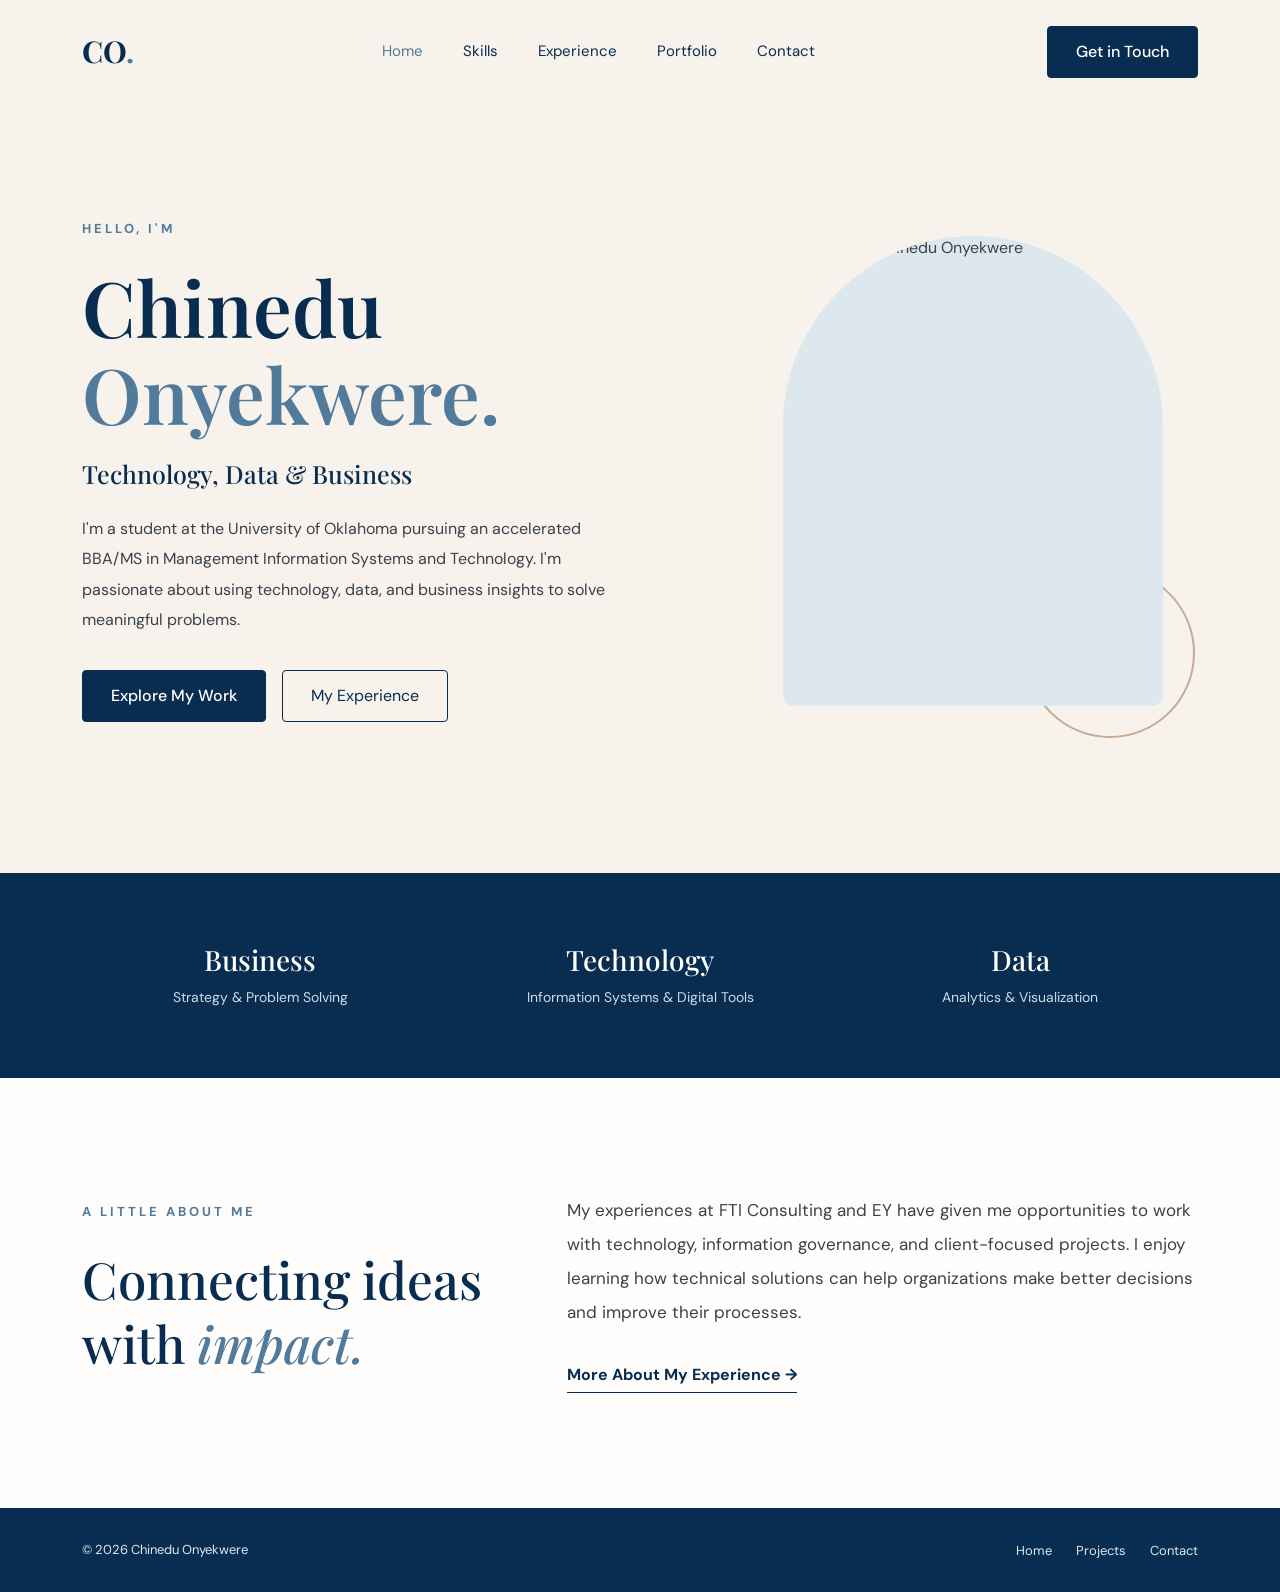
==== index.html @ cb66192f "Add files via upload" ====
﻿
<!DOCTYPE html>
<html lang="en">
<head>
    <meta charset="UTF-8">
    <meta name="viewport" content="width=device-width, initial-scale=1.0">
    <title>Chinedu Onyekwere | Portfolio</title>

    <!-- Bootstrap CSS -->
    <link href="https://cdn.jsdelivr.net/npm/bootstrap@5.3.3/dist/css/bootstrap.min.css" rel="stylesheet">

    <!-- Google Fonts -->
    <link href="https://fonts.googleapis.com/css2?family=DM+Sans:wght@400;500;600;700&family=Playfair+Display:wght@500;600;700&display=swap" rel="stylesheet">

    <!-- Custom CSS -->
    <link rel="stylesheet" href="css/style.css">
</head>

<body>

    <!-- Navigation -->
    <nav class="navbar navbar-expand-lg">
        <div class="container">

            <a class="navbar-brand" href="index.html">CO<span>.</span></a>

            <button class="navbar-toggler" type="button"
                    data-bs-toggle="collapse"
                    data-bs-target="#navbarMenu"
                    aria-controls="navbarMenu"
                    aria-expanded="false"
                    aria-label="Toggle navigation">
                <span class="navbar-toggler-icon"></span>
            </button>

            <div class="collapse navbar-collapse" id="navbarMenu">

                <ul class="navbar-nav mx-auto">
                    <li class="nav-item">
                        <a class="nav-link active" href="index.html">Home</a>
                    </li>
                    <li class="nav-item">
                        <a class="nav-link" href="skills.html">Skills</a>
                    </li>
                    <li class="nav-item">
                        <a class="nav-link" href="experience.html">Experience</a>
                    </li>
                    <li class="nav-item">
                        <a class="nav-link" href="projects.html">Portfolio</a>
                    </li>
                    <li class="nav-item">
                        <a class="nav-link" href="contact.html">Contact</a>
                    </li>
                </ul>

                <a href="contact.html" class="btn btn-primary custom-btn">
                    Get in Touch
                </a>

            </div>
        </div>
    </nav>

    <!-- Hero Section -->
    <section class="hero-section">
        <div class="container">
            <div class="row align-items-center min-vh-75">

                <!-- Introduction -->
                <div class="col-lg-7 hero-content">

                    <p class="eyebrow">HELLO, I'M</p>

                    <h1>
                        Chinedu<br>
                        <span>Onyekwere.</span>
                    </h1>

                    <h2 class="hero-subtitle">
                        Technology, Data & Business
                    </h2>

                    <p class="hero-description">
                        I'm a student at the University of Oklahoma
                        pursuing an accelerated BBA/MS in Management
                        Information Systems and Technology. I'm passionate
                        about using technology, data, and business
                        insights to solve meaningful problems.
                    </p>

                    <div class="hero-buttons">
                        <a href="projects.html" class="btn custom-btn">
                            Explore My Work
                        </a>

                        <a href="experience.html" class="btn btn-outline-custom">
                            My Experience
                        </a>
                    </div>

                </div>


                <!-- Professional Headshot -->
                <div class="col-lg-5">
                    <div class="portrait-area">
                        <div class="portrait-frame">
                            <img src="images/profile.jpg"
                                 alt="Portrait of Chinedu Onyekwere"
                                 class="profile-photo">
                        </div>
                        <div class="portrait-accent"></div>
                    </div>
                </div>

            </div>
        </div>
    </section>


    <!-- Introduction Strip -->
    <section class="intro-strip">
        <div class="container">
            <div class="row text-center">

                <div class="col-md-4 intro-item">
                    <h3>Business</h3>
                    <p>Strategy & Problem Solving</p>
                </div>

                <div class="col-md-4 intro-item">
                    <h3>Technology</h3>
                    <p>Information Systems & Digital Tools</p>
                </div>

                <div class="col-md-4 intro-item">
                    <h3>Data</h3>
                    <p>Analytics & Visualization</p>
                </div>

            </div>
        </div>
    </section>

    <!-- About Preview -->
    <section class="about-preview">
        <div class="container">
            <div class="row align-items-center g-5">

                <div class="col-lg-5">
                    <p class="eyebrow">A LITTLE ABOUT ME</p>
                    <h2 class="section-heading">
                        Connecting ideas<br>
                        with <em>impact.</em>
                    </h2>
                </div>

                <div class="col-lg-7">
                    <p class="about-text">
                        My experiences at FTI Consulting and EY have
                        given me opportunities to work with technology,
                        information governance, and client-focused
                        projects. I enjoy learning how technical
                        solutions can help organizations make better
                        decisions and improve their processes.
                    </p>

                    <a href="experience.html" class="text-link">
                        More About My Experience &rarr;
                    </a>
                </div>

            </div>
        </div>
    </section>

    <!-- Footer -->
    <footer class="site-footer">
        <div class="container">
            <div class="row align-items-center">

                <div class="col-md-6">
                    <p>© 2026 Chinedu Onyekwere</p>
                </div>

                <div class="col-md-6 text-md-end">
                    <a href="index.html">Home</a>
                    <a href="projects.html">Projects</a>
                    <a href="contact.html">Contact</a>
                </div>

            </div>
        </div>
    </footer>

    <!-- Bootstrap JavaScript -->
    <script src="https://cdn.jsdelivr.net/npm/bootstrap@5.3.3/dist/js/bootstrap.bundle.min.js"></script>
    <script src="js/script.js"></script>

</body>
</html>
---- css/style.css ----
﻿
/* COLOR PALETTE */
:root {
    --navy: #092d50;
    --blue: #527a9b;
    --cream: #f7f2ec;
    --light-blue: #dce8ee;
    --accent: #c7ab96;
    --text: #38424b;
}

/* GENERAL */
* {
    box-sizing: border-box;
}

body {
    margin: 0;
    background: var(--cream);
    color: var(--text);
    font-family: 'DM Sans', sans-serif;
}

/* NAVIGATION */
.navbar {
    background: var(--cream);
    padding: 24px 0;
}

.navbar-brand {
    font-family: 'Playfair Display', serif;
    font-size: 30px;
    font-weight: 700;
    color: var(--navy);
}

    .navbar-brand span {
        color: var(--blue);
    }

.nav-link {
    color: var(--navy);
    margin: 0 12px;
    font-size: 15px;
}

    .nav-link:hover,
    .nav-link.active {
        color: var(--blue) !important;
    }

.custom-btn {
    background: var(--navy);
    color: white;
    padding: 13px 28px;
    border-radius: 4px;
    border: 1px solid var(--navy);
    font-weight: 500;
}

    .custom-btn:hover {
        background: var(--blue);
        border-color: var(--blue);
        color: white;
    }

.btn-outline-custom {
    border: 1px solid var(--navy);
    color: var(--navy);
    padding: 13px 28px;
    border-radius: 4px;
}

    .btn-outline-custom:hover {
        background: var(--navy);
        color: white;
    }

/* HERO SECTION */
.hero-section {
    padding: 75px 0 110px;
    overflow: hidden;
}

.min-vh-75 {
    min-height: 65vh;
}

.eyebrow {
    color: var(--blue);
    font-size: 13px;
    font-weight: 700;
    letter-spacing: 3px;
    margin-bottom: 25px;
}

.hero-content h1 {
    font-family: 'Playfair Display', serif;
    font-size: clamp(56px, 6vw, 92px);
    line-height: 1.13;
    color: var(--navy);
    font-weight: 600;
    margin-bottom: 22px;
}

    .hero-content h1 span {
        color: var(--blue);
    }

.hero-subtitle {
    font-family: 'Playfair Display', serif;
    color: var(--navy);
    font-size: 25px;
    margin-bottom: 25px;
}

.hero-description {
    font-size: 16px;
    line-height: 1.9;
    max-width: 540px;
}

.hero-buttons {
    display: flex;
    flex-wrap: wrap;
    gap: 16px;
    margin-top: 35px;
}

/* PHOTO PLACEHOLDER */
.portrait-area {
    position: relative;
    padding: 20px;
    max-width: 420px;
    margin: auto;
}

.portrait-frame {
    position: relative;
    z-index: 2;
    height: 470px;
    background: var(--light-blue);
    border-radius: 220px 220px 12px 12px;
    overflow: hidden;
}

.portrait-placeholder {
    height: 100%;
    display: flex;
    flex-direction: column;
    justify-content: center;
    align-items: center;
}

    .portrait-placeholder span {
        font-family: 'Playfair Display', serif;
        font-size: 105px;
        color: var(--navy);
    }

    .portrait-placeholder p {
        color: var(--blue);
        font-size: 13px;
        letter-spacing: 2px;
        text-transform: uppercase;
    }

.portrait-accent {
    position: absolute;
    width: 170px;
    height: 170px;
    border: 2px solid var(--accent);
    border-radius: 50%;
    bottom: -12px;
    right: -12px;
    z-index: 1;
}

/* INTRODUCTION STRIP */
.intro-strip {
    background: var(--navy);
    padding: 55px 0;
}

.intro-item {
    padding: 15px;
}

    .intro-item h3 {
        font-family: 'Playfair Display', serif;
        color: white;
        font-size: 28px;
    }

    .intro-item p {
        color: #cbdbe9;
        font-size: 14px;
        margin: 10px 0 0;
    }

/* ABOUT SECTION */
.about-preview {
    padding: 115px 0;
    background: #fffdfb;
}

.section-heading {
    color: var(--navy);
    font-family: 'Playfair Display', serif;
    font-size: clamp(36px, 4vw, 55px);
    line-height: 1.25;
}

    .section-heading em {
        color: var(--blue);
    }

.about-text {
    line-height: 2;
    font-size: 17px;
}

.text-link {
    display: inline-block;
    margin-top: 18px;
    color: var(--navy);
    font-weight: 700;
    text-decoration: none;
    border-bottom: 1px solid var(--navy);
    padding-bottom: 5px;
}

/* FOOTER */
.site-footer {
    background: var(--navy);
    padding: 30px 0;
}

    .site-footer p {
        margin: 0;
        color: #dce8ee;
        font-size: 13px;
    }

    .site-footer a {
        color: #dce8ee;
        font-size: 13px;
        margin-left: 20px;
        text-decoration: none;
    }

        .site-footer a:hover {
            color: white;
        }

/* MOBILE RESPONSIVENESS */
@media (max-width: 991px) {
    .hero-section {
        padding: 45px 0 75px;
    }

    .hero-content {
        text-align: center;
        margin-bottom: 50px;
    }

    .hero-description {
        margin-left: auto;
        margin-right: auto;
    }

    .hero-buttons {
        justify-content: center;
    }

    .portrait-frame {
        height: 380px;
    }

    .about-preview {
        padding: 75px 0;
    }
}

@media (max-width: 576px) {
    .hero-content h1 {
        font-size: 52px;
    }

    .hero-subtitle {
        font-size: 21px;
    }

    .portrait-area {
        max-width: 330px;
    }

    .site-footer {
        text-align: center;
    }

        .site-footer a {
            display: inline-block;
            margin: 15px 8px 0;
        }
}

/* ================================
   SKILLS PAGE
================================ */

/* Page Introduction */

.skills-hero {
    padding: 105px 0 110px;
    background: var(--cream);
}

.skills-page-title {
    font-family: 'Playfair Display', serif;
    font-size: clamp(45px, 6vw, 75px);
    color: var(--navy);
    line-height: 1.2;
    margin-bottom: 25px;
}

    .skills-page-title em {
        color: var(--blue);
    }

.skills-intro {
    max-width: 650px;
    margin: 0 auto;
    font-size: 17px;
    line-height: 1.9;
}

/* Alternating Sections */

.skills-section {
    padding: 110px 0;
    background: #fffdfb;
}

.skills-section-alt {
    background: var(--light-blue);
}

.skills-description {
    font-size: 16px;
    line-height: 1.9;
    margin-top: 25px;
    max-width: 480px;
}

/* Skill Panels */

.skill-panel {
    background: var(--cream);
    padding: 48px;
    border: 1px solid #e4ded7;
    border-radius: 8px;
    box-shadow: 0 12px 35px rgba(9, 45, 80, 0.04);
}

.skills-section-alt .skill-panel {
    background: #fffdfb;
}

.skill-panel h3 {
    font-family: 'Playfair Display', serif;
    font-size: 26px;
    color: var(--navy);
    margin-bottom: 30px;
}

.skill-tags {
    display: flex;
    flex-wrap: wrap;
    gap: 12px;
}

.skill-badge {
    display: inline-block;
    padding: 13px 18px;
    border-radius: 4px;
    background: #e6edf2;
    color: var(--navy);
    border: 1px solid #d0dfe9;
    font-family: 'DM Sans', sans-serif;
    font-size: 13px;
    font-weight: 500;
    white-space: normal;
    text-align: left;
}

/* Closing Section */

.skills-cta {
    background: var(--navy);
    padding: 100px 0;
}

    .skills-cta .eyebrow {
        color: #a7c6dc;
    }

    .skills-cta h2 {
        font-family: 'Playfair Display', serif;
        font-size: clamp(38px, 5vw, 58px);
        color: white;
        margin-bottom: 20px;
    }

        .skills-cta h2 em {
            color: #a7c6dc;
        }

    .skills-cta p:not(.eyebrow) {
        color: #dce8ee;
        margin-bottom: 30px;
    }

.skills-cta-button {
    background: var(--cream);
    color: var(--navy);
    padding: 14px 30px;
    border-radius: 4px;
    font-weight: 600;
}

    .skills-cta-button:hover {
        background: var(--light-blue);
        color: var(--navy);
    }

/* Mobile Layout */

@media (max-width: 991px) {
    .skills-hero {
        padding: 75px 0;
    }

    .skills-section {
        padding: 75px 0;
    }

    .skill-panel {
        padding: 35px;
    }
}

@media (max-width: 576px) {
    .skill-panel {
        padding: 25px;
    }

    .skill-badge {
        font-size: 12px;
        padding: 11px 14px;
    }

    .skills-cta {
        padding: 75px 0;
    }
}

/* ================================
   EXPERIENCE & EDUCATION PAGE
================================ */

/* Page Heading */

.experience-hero {
    padding: 105px 0 115px;
    background: var(--cream);
}

.experience-page-title {
    font-family: 'Playfair Display', serif;
    font-size: clamp(44px, 6vw, 76px);
    color: var(--navy);
    line-height: 1.2;
    margin-bottom: 25px;
}

    .experience-page-title em {
        color: var(--blue);
    }

.experience-intro {
    max-width: 660px;
    margin: 0 auto;
    font-size: 17px;
    line-height: 1.9;
}

/* Overview Banner */

.experience-banner {
    background: var(--navy);
    padding: 55px 0;
}

    .experience-banner h2 {
        font-family: 'Playfair Display', serif;
        font-size: 47px;
        color: white;
        margin-bottom: 8px;
    }

    .experience-banner p {
        color: #dce8ee;
        margin: 0;
        font-size: 14px;
    }

/* Experience Sections */

.experience-section {
    background: #fffdfb;
    padding: 100px 0;
}

.experience-section-blue {
    background: var(--light-blue);
}

.experience-section-heading {
    max-width: 620px;
    margin-bottom: 75px;
}

    .experience-section-heading > p:last-child {
        font-size: 16px;
        line-height: 1.9;
        margin-top: 20px;
    }

.experience-entry {
    min-height: 390px;
}

.experience-number-block {
    min-height: 365px;
    background: var(--cream);
    display: flex;
    flex-direction: column;
    align-items: center;
    justify-content: center;
    padding: 40px;
    border-radius: 6px;
    position: relative;
    overflow: hidden;
}

.experience-section-blue .experience-number-block {
    background: #fffdfb;
}

.experience-big-number {
    font-family: 'Playfair Display', serif;
    font-size: clamp(115px, 13vw, 195px);
    color: var(--navy);
    line-height: 1;
    opacity: 0.85;
}

.experience-block-label {
    color: var(--blue);
    font-size: 11px;
    font-weight: 700;
    letter-spacing: 2.5px;
    text-align: center;
    margin-top: 15px;
}

.experience-date,
.education-date {
    color: var(--blue);
    font-size: 12px;
    font-weight: 700;
    letter-spacing: 2px;
    margin-bottom: 20px;
}

.experience-details h3 {
    font-family: 'Playfair Display', serif;
    font-size: clamp(34px, 4vw, 48px);
    color: var(--navy);
    margin-bottom: 14px;
}

.experience-details h4 {
    font-size: 18px;
    color: var(--blue);
    font-weight: 600;
    line-height: 1.6;
    margin-bottom: 25px;
}

.experience-details > p:not(.experience-date) {
    font-size: 15px;
    line-height: 1.9;
    margin-bottom: 17px;
}

.experience-tags {
    display: flex;
    flex-wrap: wrap;
    gap: 10px;
    margin-top: 25px;
}

    .experience-tags .badge {
        background: #e5edf3;
        color: var(--navy);
        border: 1px solid #d2dfe8;
        border-radius: 4px;
        padding: 11px 14px;
        font-size: 12px;
        font-weight: 500;
    }

.experience-section-blue .experience-tags .badge {
    background: #fffdfb;
}

/* Education */

.education-section {
    padding: 110px 0;
    background: var(--cream);
}

.education-card {
    background: #fffdfb;
    border: 1px solid #e4ded7;
    border-radius: 6px;
    padding: 25px;
    box-shadow: 0 10px 30px rgba(9, 45, 80, 0.03);
}

    .education-card .card-body {
        padding: 18px;
    }

    .education-card h3 {
        font-family: 'Playfair Display', serif;
        color: var(--navy);
        font-size: 33px;
        margin-bottom: 8px;
    }

.education-location {
    color: var(--blue);
    font-size: 14px;
    margin-bottom: 28px;
}

.education-card h4 {
    color: var(--navy);
    font-size: 19px;
    font-weight: 600;
    margin-bottom: 15px;
}

.education-card p:not(.education-date) {
    line-height: 1.85;
}

.education-highlight {
    display: inline-block;
    margin-top: 20px;
    background: var(--light-blue);
    color: var(--navy);
    padding: 12px 20px;
    border-radius: 4px;
}

/* Leadership */

.leadership-section {
    background: var(--light-blue);
    padding: 110px 0;
}

.leadership-description {
    font-size: 16px;
    line-height: 1.9;
    margin-top: 25px;
}

.leadership-card {
    background: #fffdfb;
    border-radius: 6px;
    padding: 50px;
}

    .leadership-card h3 {
        font-family: 'Playfair Display', serif;
        font-size: 32px;
        color: var(--navy);
        margin-bottom: 12px;
    }

    .leadership-card h4 {
        font-size: 16px;
        font-weight: 600;
        color: var(--blue);
        margin-bottom: 25px;
    }

    .leadership-card p:not(.experience-date) {
        font-size: 15px;
        line-height: 1.9;
    }

.leadership-highlight {
    display: inline-block;
    background: var(--navy);
    color: white;
    padding: 12px 20px;
    margin-top: 15px;
    font-size: 13px;
    border-radius: 4px;
}

/* Academic Recognition */

.honors-section {
    padding: 110px 0;
    background: #fffdfb;
}

.honors-item {
    padding: 30px 25px;
    border-top: 2px solid var(--blue);
    height: 100%;
}

    .honors-item h3 {
        font-family: 'Playfair Display', serif;
        font-size: 25px;
        color: var(--navy);
        margin-bottom: 20px;
    }

    .honors-item p {
        font-size: 14px;
        line-height: 1.9;
    }

/* Responsive Layout */

@media (max-width: 991px) {
    .experience-hero {
        padding: 75px 0;
    }

    .experience-section,
    .education-section,
    .leadership-section,
    .honors-section {
        padding: 75px 0;
    }

    .experience-section-heading {
        margin-bottom: 45px;
    }

    .experience-number-block {
        min-height: 240px;
    }

    .experience-big-number {
        font-size: 120px;
    }
}

@media (max-width: 576px) {
    .experience-page-title {
        font-size: 43px;
    }

    .experience-banner h2 {
        font-size: 38px;
    }

    .education-card {
        padding: 10px;
    }

    .leadership-card {
        padding: 30px 25px;
    }

    .experience-details h3 {
        font-size: 34px;
    }
}

/* ================================
   PROJECTS / PORTFOLIO PAGE
================================ */

/* Page Heading */

.projects-hero {
    background: var(--cream);
    padding: 105px 0 115px;
}

.projects-page-title {
    font-family: 'Playfair Display', serif;
    font-size: clamp(44px, 6vw, 76px);
    color: var(--navy);
    line-height: 1.2;
    margin-bottom: 25px;
}

    .projects-page-title em {
        color: var(--blue);
    }

.projects-intro {
    max-width: 680px;
    margin: 0 auto;
    font-size: 17px;
    line-height: 1.9;
}

/* Project Gallery */

.projects-gallery {
    background: #fffdfb;
    padding: 100px 0 115px;
}

.project-search {
    padding: 15px 20px;
    border: 1px solid #d5dfe7;
    border-radius: 5px;
    background: var(--cream);
    color: var(--navy);
    font-family: 'DM Sans', sans-serif;
}

    .project-search:focus {
        border-color: var(--blue);
        box-shadow: 0 0 0 3px rgba(82, 122, 155, 0.15);
    }

/* Category Filters */

.project-filters {
    display: flex;
    flex-wrap: wrap;
    gap: 12px;
    margin-bottom: 45px;
}

.filter-btn {
    border: 1px solid #cad8e3;
    background: transparent;
    color: var(--navy);
    border-radius: 4px;
    padding: 12px 20px;
    font-size: 14px;
    transition: all 0.2s;
}

    .filter-btn:hover,
    .filter-btn.active {
        background: var(--navy);
        border-color: var(--navy);
        color: white;
    }

/* Project Cards */

.project-card {
    background: var(--cream);
    border: 1px solid #e5ded7;
    border-radius: 6px;
    overflow: hidden;
    box-shadow: 0 10px 30px rgba(9, 45, 80, 0.035);
    transition: transform 0.25s, box-shadow 0.25s;
}

    .project-card:hover {
        transform: translateY(-6px);
        box-shadow: 0 18px 40px rgba(9, 45, 80, 0.10);
    }

.project-card-visual {
    height: 175px;
    background: var(--light-blue);
    position: relative;
    display: flex;
    align-items: center;
    justify-content: center;
}

.project-card:nth-child(even) .project-card-visual {
    background: #e7e1db;
}

.project-card-number {
    font-family: 'Playfair Display', serif;
    color: var(--navy);
    opacity: 0.18;
    font-size: 105px;
    line-height: 1;
}

.project-card-label {
    position: absolute;
    bottom: 18px;
    right: 20px;
    font-size: 11px;
    color: var(--navy);
    letter-spacing: 2px;
    text-transform: uppercase;
    font-weight: 700;
}

.project-card .card-body {
    padding: 30px;
}

.project-category {
    color: var(--blue);
    font-size: 11px;
    font-weight: 700;
    letter-spacing: 2px;
    text-transform: uppercase;
    margin-bottom: 12px;
}

.project-card-title {
    font-family: 'Playfair Display', serif;
    color: var(--navy);
    font-size: 25px;
    line-height: 1.4;
    margin-bottom: 12px;
}

.project-status-badge {
    display: inline-block;
    align-self: flex-start;
    font-size: 11px;
    color: var(--blue);
    border: 1px solid #b9cddd;
    padding: 6px 10px;
    margin-bottom: 20px;
    border-radius: 3px;
}

.project-card-description {
    font-size: 14px;
    line-height: 1.85;
    margin-bottom: 22px;
}

/* Technologies */

.project-tech-list {
    display: flex;
    flex-wrap: wrap;
    gap: 8px;
    margin-bottom: 25px;
}

.project-tech-badge {
    background: #e5edf3;
    color: var(--navy);
    font-size: 11px;
    font-weight: 500;
    padding: 9px 11px;
    border-radius: 3px;
    white-space: normal;
    text-align: left;
}

/* Details Button */

.project-details-btn {
    width: 100%;
    text-align: left;
    color: var(--navy);
    border: none;
    border-top: 1px solid #d8d9d9;
    border-radius: 0;
    padding: 18px 0 0;
    font-size: 14px;
    font-weight: 700;
}

    .project-details-btn:hover {
        color: var(--blue);
    }

/* Status Message */

.project-status {
    text-align: center;
    color: var(--blue);
    font-size: 14px;
    padding-top: 35px;
}

/* About Projects */

.project-philosophy {
    background: var(--light-blue);
    padding: 110px 0;
}

    .project-philosophy p:not(.eyebrow) {
        font-size: 17px;
        line-height: 2;
    }

/* Project Modal */

.project-modal-content {
    background: var(--cream);
    border: none;
    border-radius: 8px;
}

    .project-modal-content .modal-header,
    .project-modal-content .modal-footer {
        border-color: #ded8d2;
        padding: 25px 30px;
    }

    .project-modal-content .modal-body {
        padding: 30px;
    }

    .project-modal-content .modal-title {
        font-family: 'Playfair Display', serif;
        color: var(--navy);
    }

    .project-modal-content .modal-body > p:not(.eyebrow) {
        line-height: 1.9;
    }

    .project-modal-content .modal-body h3 {
        color: var(--navy);
    }

/* Mobile Responsiveness */

@media (max-width: 991px) {
    .projects-hero,
    .projects-gallery,
    .project-philosophy {
        padding: 75px 0;
    }
}

@media (max-width: 576px) {
    .projects-page-title {
        font-size: 42px;
    }

    .project-filters {
        gap: 8px;
    }

    .filter-btn {
        font-size: 12px;
        padding: 10px 14px;
    }

    .project-card .card-body {
        padding: 25px;
    }
}

/* ================================
   CONTACT PAGE
================================ */

/* Contact Introduction */

.contact-hero {
    background: var(--cream);
    padding: 110px 0 120px;
}

.contact-page-title {
    font-family: 'Playfair Display', serif;
    font-size: clamp(55px, 7vw, 90px);
    color: var(--navy);
    line-height: 1.2;
    margin-bottom: 28px;
}

    .contact-page-title em {
        color: var(--blue);
    }

.contact-intro {
    max-width: 660px;
    margin: 0 auto;
    font-size: 17px;
    line-height: 1.9;
}

/* Main Contact Section */

.contact-section {
    background: #fffdfb;
    padding: 115px 0;
}

.contact-description {
    font-size: 16px;
    line-height: 2;
    margin-top: 25px;
    max-width: 480px;
}

/* Email Contact Card */

.contact-card {
    background: var(--light-blue);
    padding: 60px 50px;
    border-radius: 6px;
    border: 1px solid #cbdde8;
    box-shadow: 0 15px 40px rgba(9, 45, 80, 0.04);
}

.contact-card-number {
    color: var(--blue);
    letter-spacing: 2px;
    font-size: 12px;
    font-weight: 700;
    margin-bottom: 25px;
}

.contact-card h3 {
    font-family: 'Playfair Display', serif;
    color: var(--navy);
    font-size: 36px;
    margin-bottom: 22px;
}

.contact-card > p:not(.contact-card-number) {
    font-size: 15px;
    line-height: 1.9;
    margin-bottom: 25px;
}

.contact-email {
    display: inline-block;
    color: var(--navy);
    font-size: clamp(14px, 1.6vw, 20px);
    font-weight: 600;
    text-decoration: none;
    overflow-wrap: anywhere;
    border-bottom: 1px solid var(--blue);
    padding-bottom: 8px;
}

    .contact-email:hover {
        color: var(--blue);
    }

/* Areas of Interest */

.contact-interests {
    background: var(--cream);
    padding: 110px 0;
}

.contact-interest-card {
    background: #fffdfb;
    border: 1px solid #e4ded7;
    border-radius: 6px;
    padding: 40px 35px;
    height: 100%;
    transition: transform 0.25s, box-shadow 0.25s;
}

    .contact-interest-card:hover {
        transform: translateY(-5px);
        box-shadow: 0 12px 30px rgba(9, 45, 80, 0.08);
    }

.interest-number {
    display: block;
    font-family: 'Playfair Display', serif;
    font-size: 50px;
    color: var(--blue);
    opacity: 0.5;
    margin-bottom: 25px;
}

.contact-interest-card h3 {
    font-family: 'Playfair Display', serif;
    color: var(--navy);
    font-size: 27px;
    margin-bottom: 20px;
}

.contact-interest-card p {
    font-size: 14px;
    line-height: 1.9;
}

/* Closing Section */

.contact-closing {
    background: var(--navy);
    padding: 115px 0;
}

    .contact-closing .eyebrow {
        color: #a7c6dc;
    }

    .contact-closing h2 {
        font-family: 'Playfair Display', serif;
        font-size: clamp(38px, 5vw, 62px);
        color: white;
        margin-bottom: 25px;
    }

        .contact-closing h2 em {
            color: #a7c6dc;
        }

    .contact-closing p:not(.eyebrow) {
        color: #dce8ee;
        font-size: 16px;
        margin-bottom: 35px;
    }

.contact-closing-btn {
    background: var(--cream);
    color: var(--navy);
    padding: 15px 35px;
    border-radius: 4px;
    font-weight: 600;
}

    .contact-closing-btn:hover {
        background: var(--light-blue);
        color: var(--navy);
    }

/* Responsive Contact Page */

@media (max-width: 991px) {
    .contact-hero,
    .contact-section,
    .contact-interests,
    .contact-closing {
        padding: 75px 0;
    }

    .contact-card {
        padding: 45px 35px;
    }
}

@media (max-width: 576px) {
    .contact-page-title {
        font-size: 52px;
    }

    .contact-card {
        padding: 35px 25px;
    }

        .contact-card h3 {
            font-size: 30px;
        }

    .contact-interest-card {
        padding: 30px 25px;
    }
}

/* Professional Headshot */

.profile-photo {
    width: 100%;
    height: 100%;
    object-fit: cover;
    object-position: center 25%;
    display: block;
    filter: none;
    opacity: 1;
}
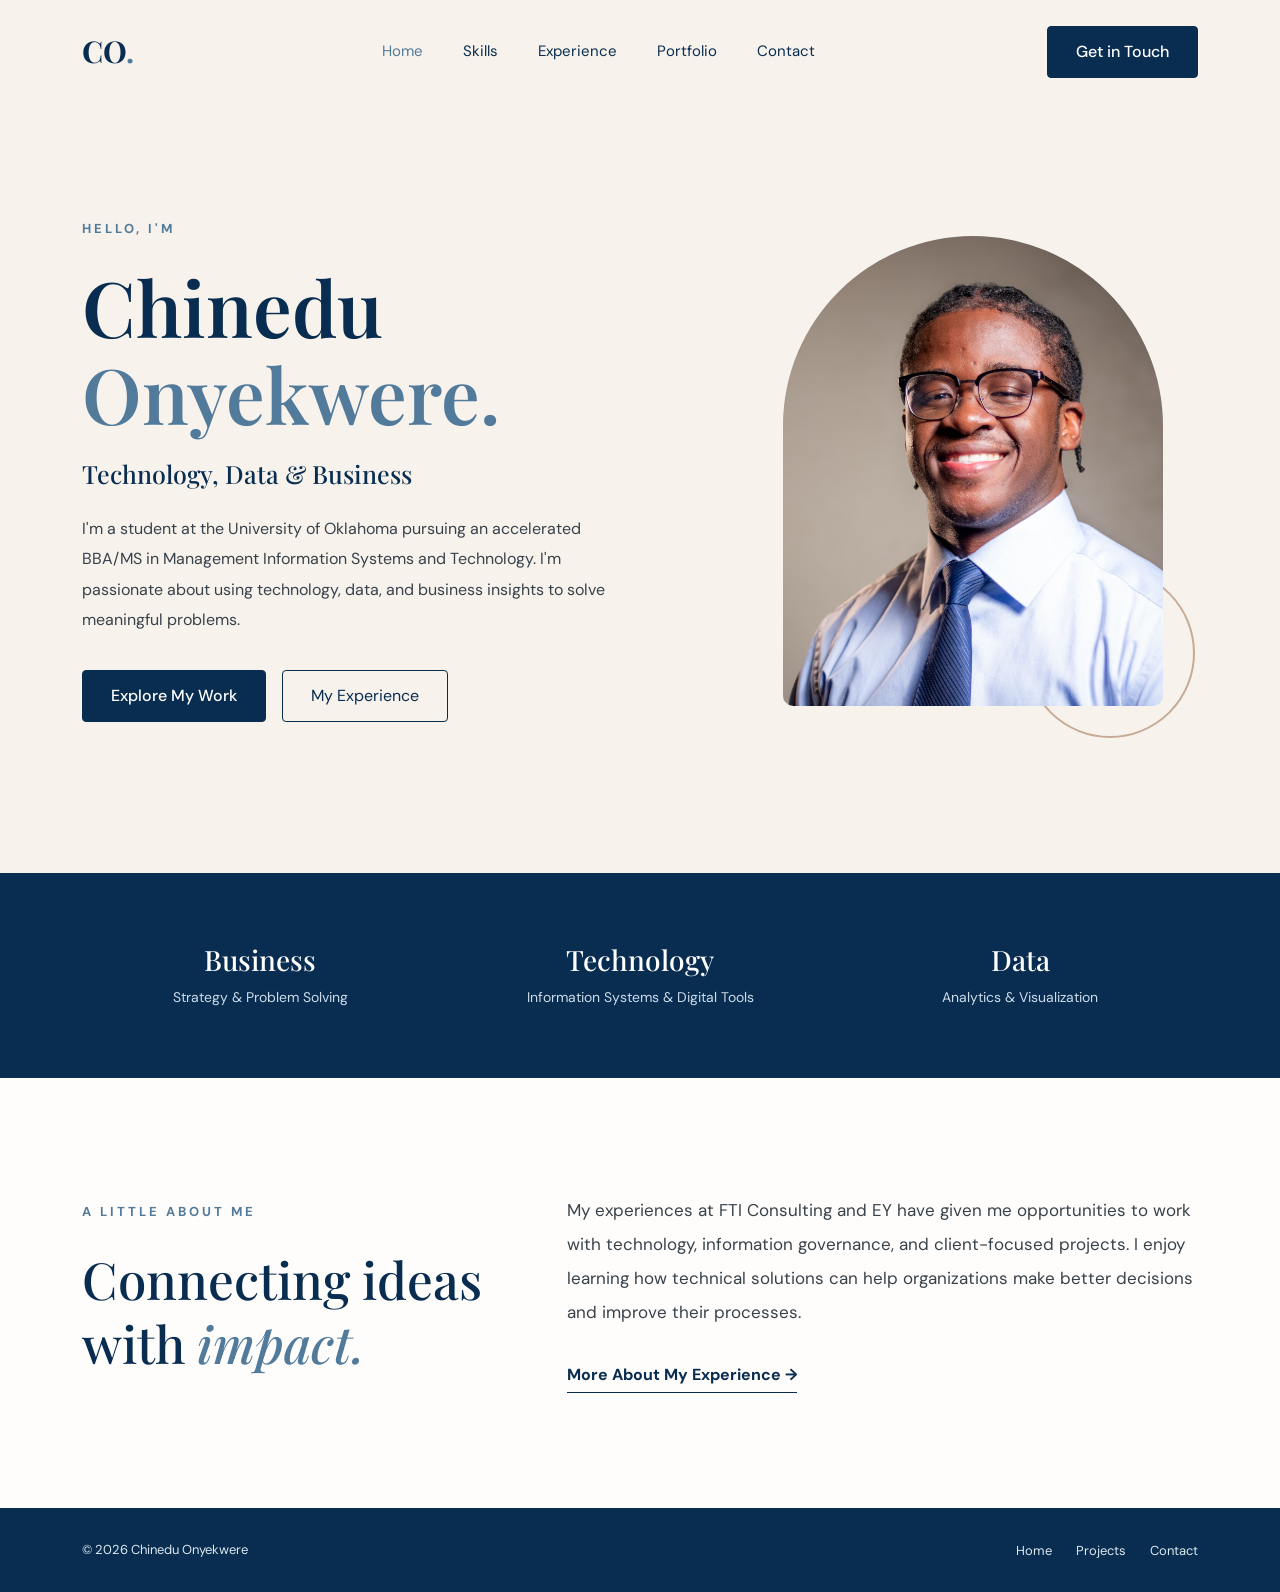
==== commit 7c3ec4e3: "Fix HTML formatting and update content" ====
--- a/index.html
+++ b/index.html
@@ -105,7 +105,7 @@
                 <div class="col-lg-5">
                     <div class="portrait-area">
                         <div class="portrait-frame">
-                            <img src="images/profile.jpg"
+                            <img src="images/profile.JPG"
                                  alt="Portrait of Chinedu Onyekwere"
                                  class="profile-photo">
                         </div>
